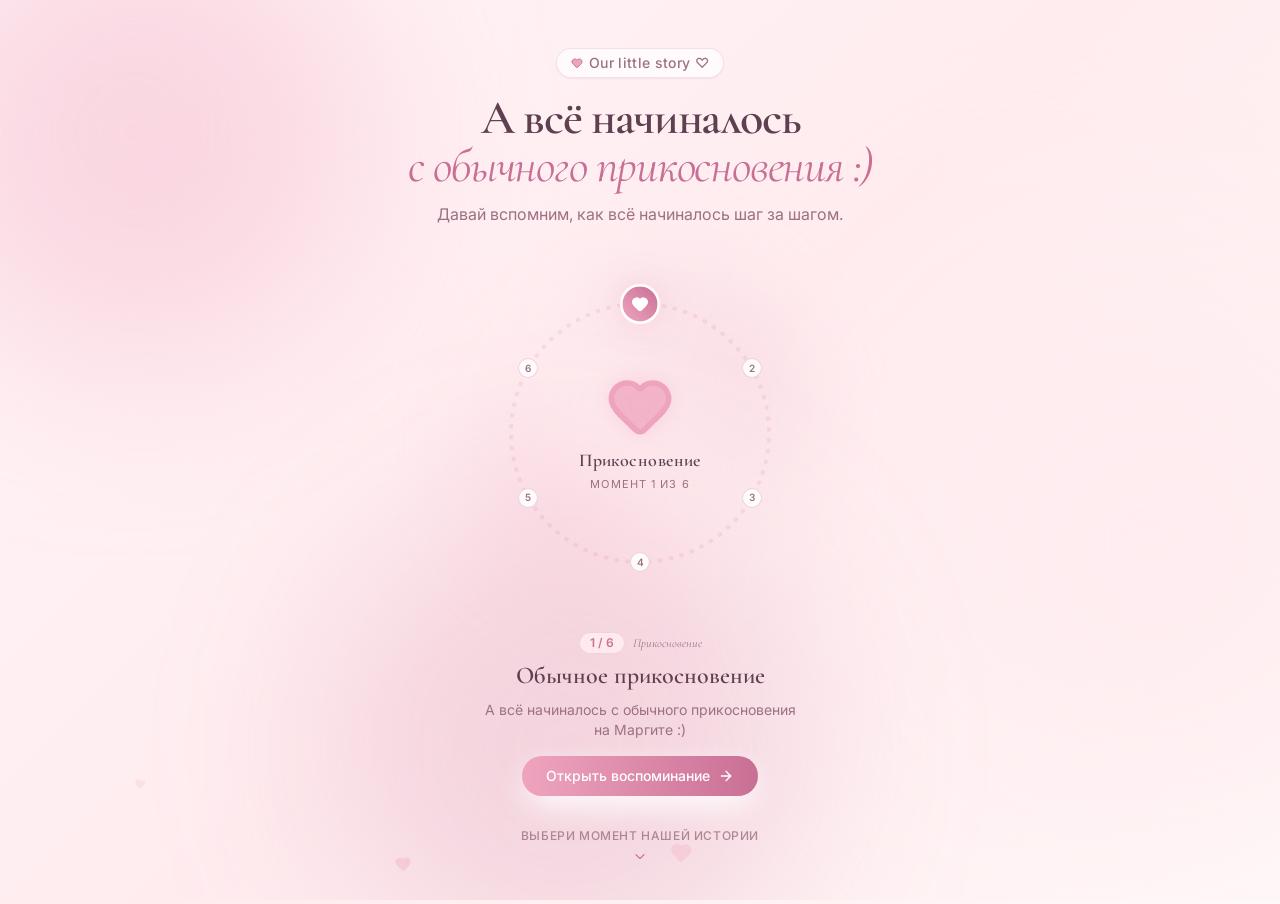
==== static/love/index.html @ 301b73c3 "Add Our Little Love Story at /love/ ♡" ====
<!DOCTYPE html>
<html lang="ru">
  <head>
    <meta charset="UTF-8" />
    <link rel="icon" type="image/svg+xml" href="data:image/svg+xml,<svg xmlns='http://www.w3.org/2000/svg' viewBox='0 0 24 24' fill='%23EFA4BE'><path d='M12 21.35l-1.45-1.32C5.4 15.36 2 12.28 2 8.5 2 5.42 4.42 3 7.5 3c1.74 0 3.41.81 4.5 2.09C13.09 3.81 14.76 3 16.5 3 19.58 3 22 5.42 22 8.5c0 3.78-3.4 6.86-8.55 11.54L12 21.35z'/></svg>" />
    <meta name="viewport" content="width=device-width, initial-scale=1.0, maximum-scale=1.0, user-scalable=no" />
    <meta name="theme-color" content="#FFF5F7" />
    <title>Our Little Love Story ♡</title>
    <!-- Google Fonts -->
    <link rel="preconnect" href="https://fonts.googleapis.com">
    <link rel="preconnect" href="https://fonts.gstatic.com" crossorigin>
    <link href="https://fonts.googleapis.com/css2?family=Caveat:wght@400;600;700&family=Cormorant+Garamond:ital,wght@0,400;0,600;0,700;1,400&family=Inter:wght@300;400;500;600;700&display=swap" rel="stylesheet">
    <script type="module" crossorigin src="./assets/index-CyeDPUPY.js"></script>
    <link rel="stylesheet" crossorigin href="./assets/index-DJb30vtK.css">
  </head>
  <body class="bg-[#FFF5F7] text-[#5E4050] antialiased selection:bg-[#EFA4BE]/30 selection:text-[#5E4050] overflow-x-hidden min-h-[100svh]">
    <div id="root"></div>
  </body>
</html>
---- static/love/assets/index-DJb30vtK.css ----
*,:before,:after{--tw-border-spacing-x: 0;--tw-border-spacing-y: 0;--tw-translate-x: 0;--tw-translate-y: 0;--tw-rotate: 0;--tw-skew-x: 0;--tw-skew-y: 0;--tw-scale-x: 1;--tw-scale-y: 1;--tw-pan-x: ;--tw-pan-y: ;--tw-pinch-zoom: ;--tw-scroll-snap-strictness: proximity;--tw-gradient-from-position: ;--tw-gradient-via-position: ;--tw-gradient-to-position: ;--tw-ordinal: ;--tw-slashed-zero: ;--tw-numeric-figure: ;--tw-numeric-spacing: ;--tw-numeric-fraction: ;--tw-ring-inset: ;--tw-ring-offset-width: 0px;--tw-ring-offset-color: #fff;--tw-ring-color: rgb(59 130 246 / .5);--tw-ring-offset-shadow: 0 0 #0000;--tw-ring-shadow: 0 0 #0000;--tw-shadow: 0 0 #0000;--tw-shadow-colored: 0 0 #0000;--tw-blur: ;--tw-brightness: ;--tw-contrast: ;--tw-grayscale: ;--tw-hue-rotate: ;--tw-invert: ;--tw-saturate: ;--tw-sepia: ;--tw-drop-shadow: ;--tw-backdrop-blur: ;--tw-backdrop-brightness: ;--tw-backdrop-contrast: ;--tw-backdrop-grayscale: ;--tw-backdrop-hue-rotate: ;--tw-backdrop-invert: ;--tw-backdrop-opacity: ;--tw-backdrop-saturate: ;--tw-backdrop-sepia: ;--tw-contain-size: ;--tw-contain-layout: ;--tw-contain-paint: ;--tw-contain-style: }::backdrop{--tw-border-spacing-x: 0;--tw-border-spacing-y: 0;--tw-translate-x: 0;--tw-translate-y: 0;--tw-rotate: 0;--tw-skew-x: 0;--tw-skew-y: 0;--tw-scale-x: 1;--tw-scale-y: 1;--tw-pan-x: ;--tw-pan-y: ;--tw-pinch-zoom: ;--tw-scroll-snap-strictness: proximity;--tw-gradient-from-position: ;--tw-gradient-via-position: ;--tw-gradient-to-position: ;--tw-ordinal: ;--tw-slashed-zero: ;--tw-numeric-figure: ;--tw-numeric-spacing: ;--tw-numeric-fraction: ;--tw-ring-inset: ;--tw-ring-offset-width: 0px;--tw-ring-offset-color: #fff;--tw-ring-color: rgb(59 130 246 / .5);--tw-ring-offset-shadow: 0 0 #0000;--tw-ring-shadow: 0 0 #0000;--tw-shadow: 0 0 #0000;--tw-shadow-colored: 0 0 #0000;--tw-blur: ;--tw-brightness: ;--tw-contrast: ;--tw-grayscale: ;--tw-hue-rotate: ;--tw-invert: ;--tw-saturate: ;--tw-sepia: ;--tw-drop-shadow: ;--tw-backdrop-blur: ;--tw-backdrop-brightness: ;--tw-backdrop-contrast: ;--tw-backdrop-grayscale: ;--tw-backdrop-hue-rotate: ;--tw-backdrop-invert: ;--tw-backdrop-opacity: ;--tw-backdrop-saturate: ;--tw-backdrop-sepia: ;--tw-contain-size: ;--tw-contain-layout: ;--tw-contain-paint: ;--tw-contain-style: }*,:before,:after{box-sizing:border-box;border-width:0;border-style:solid;border-color:#e5e7eb}:before,:after{--tw-content: ""}html,:host{line-height:1.5;-webkit-text-size-adjust:100%;-moz-tab-size:4;-o-tab-size:4;tab-size:4;font-family:Inter,Manrope,sans-serif;font-feature-settings:normal;font-variation-settings:normal;-webkit-tap-highlight-color:transparent}body{margin:0;line-height:inherit}hr{height:0;color:inherit;border-top-width:1px}abbr:where([title]){-webkit-text-decoration:underline dotted;text-decoration:underline dotted}h1,h2,h3,h4,h5,h6{font-size:inherit;font-weight:inherit}a{color:inherit;text-decoration:inherit}b,strong{font-weight:bolder}code,kbd,samp,pre{font-family:ui-monospace,SFMono-Regular,Menlo,Monaco,Consolas,Liberation Mono,Courier New,monospace;font-feature-settings:normal;font-variation-settings:normal;font-size:1em}small{font-size:80%}sub,sup{font-size:75%;line-height:0;position:relative;vertical-align:baseline}sub{bottom:-.25em}sup{top:-.5em}table{text-indent:0;border-color:inherit;border-collapse:collapse}button,input,optgroup,select,textarea{font-family:inherit;font-feature-settings:inherit;font-variation-settings:inherit;font-size:100%;font-weight:inherit;line-height:inherit;letter-spacing:inherit;color:inherit;margin:0;padding:0}button,select{text-transform:none}button,input:where([type=button]),input:where([type=reset]),input:where([type=submit]){-webkit-appearance:button;background-color:transparent;background-image:none}:-moz-focusring{outline:auto}:-moz-ui-invalid{box-shadow:none}progress{vertical-align:baseline}::-webkit-inner-spin-button,::-webkit-outer-spin-button{height:auto}[type=search]{-webkit-appearance:textfield;outline-offset:-2px}::-webkit-search-decoration{-webkit-appearance:none}::-webkit-file-upload-button{-webkit-appearance:button;font:inherit}summary{display:list-item}blockquote,dl,dd,h1,h2,h3,h4,h5,h6,hr,figure,p,pre{margin:0}fieldset{margin:0;padding:0}legend{padding:0}ol,ul,menu{list-style:none;margin:0;padding:0}dialog{padding:0}textarea{resize:vertical}input::-moz-placeholder,textarea::-moz-placeholder{opacity:1;color:#9ca3af}input::placeholder,textarea::placeholder{opacity:1;color:#9ca3af}button,[role=button]{cursor:pointer}:disabled{cursor:default}img,svg,video,canvas,audio,iframe,embed,object{display:block;vertical-align:middle}img,video{max-width:100%;height:auto}[hidden]:where(:not([hidden=until-found])){display:none}body{background-color:var(--bg);color:var(--text);font-family:Inter,-apple-system,BlinkMacSystemFont,Segoe UI,Roboto,sans-serif;-webkit-tap-highlight-color:transparent}h1,h2,h3,.font-romantic{font-family:Cormorant Garamond,Playfair Display,Georgia,serif}.pointer-events-none{pointer-events:none}.pointer-events-auto{pointer-events:auto}.fixed{position:fixed}.absolute{position:absolute}.relative{position:relative}.inset-0{top:0;right:0;bottom:0;left:0}.inset-1{top:.25rem;right:.25rem;bottom:.25rem;left:.25rem}.inset-4{top:1rem;right:1rem;bottom:1rem;left:1rem}.-bottom-24{bottom:-6rem}.-left-2{left:-.5rem}.-left-24{left:-6rem}.-right-1{right:-.25rem}.-right-16{right:-4rem}.-right-2{right:-.5rem}.-right-28{right:-7rem}.-top-1{top:-.25rem}.-top-16{top:-4rem}.-top-24{top:-6rem}.bottom-2{bottom:.5rem}.left-1\/2{left:50%}.left-1\/4{left:25%}.left-2{left:.5rem}.right-2{right:.5rem}.right-4{right:1rem}.top-1\/2{top:50%}.top-1\/3{top:33.333333%}.top-2{top:.5rem}.top-4{top:1rem}.z-0{z-index:0}.z-10{z-index:10}.z-20{z-index:20}.z-50{z-index:50}.mx-auto{margin-left:auto;margin-right:auto}.my-3{margin-top:.75rem;margin-bottom:.75rem}.my-4{margin-top:1rem;margin-bottom:1rem}.my-6{margin-top:1.5rem;margin-bottom:1.5rem}.my-7{margin-top:1.75rem;margin-bottom:1.75rem}.my-auto{margin-top:auto;margin-bottom:auto}.mb-1\.5{margin-bottom:.375rem}.mb-2{margin-bottom:.5rem}.mb-3{margin-bottom:.75rem}.mb-4{margin-bottom:1rem}.mb-6{margin-bottom:1.5rem}.mt-0\.5{margin-top:.125rem}.mt-1{margin-top:.25rem}.mt-2{margin-top:.5rem}.mt-4{margin-top:1rem}.mt-6{margin-top:1.5rem}.line-clamp-1{overflow:hidden;display:-webkit-box;-webkit-box-orient:vertical;-webkit-line-clamp:1}.line-clamp-2{overflow:hidden;display:-webkit-box;-webkit-box-orient:vertical;-webkit-line-clamp:2}.block{display:block}.inline-block{display:inline-block}.flex{display:flex}.inline-flex{display:inline-flex}.grid{display:grid}.hidden{display:none}.aspect-\[4\/3\]{aspect-ratio:4/3}.h-1\.5{height:.375rem}.h-10{height:2.5rem}.h-11{height:2.75rem}.h-12{height:3rem}.h-14{height:3.5rem}.h-2\.5{height:.625rem}.h-3{height:.75rem}.h-3\.5{height:.875rem}.h-4{height:1rem}.h-48{height:12rem}.h-5{height:1.25rem}.h-6{height:1.5rem}.h-7{height:1.75rem}.h-8{height:2rem}.h-96{height:24rem}.h-\[450px\]{height:450px}.h-\[480px\]{height:480px}.h-\[500px\]{height:500px}.h-\[min\(88vw\,350px\)\]{height:min(88vw,350px)}.h-full{height:100%}.max-h-\[75vh\]{max-height:75vh}.max-h-\[80vh\]{max-height:80vh}.min-h-\[100svh\]{min-height:100svh}.w-1\.5{width:.375rem}.w-10{width:2.5rem}.w-11{width:2.75rem}.w-12{width:3rem}.w-14{width:3.5rem}.w-2{width:.5rem}.w-2\.5{width:.625rem}.w-3{width:.75rem}.w-3\.5{width:.875rem}.w-4{width:1rem}.w-48{width:12rem}.w-5{width:1.25rem}.w-6{width:1.5rem}.w-7{width:1.75rem}.w-8{width:2rem}.w-96{width:24rem}.w-\[450px\]{width:450px}.w-\[480px\]{width:480px}.w-\[500px\]{width:500px}.w-\[min\(88vw\,350px\)\]{width:min(88vw,350px)}.w-full{width:100%}.max-w-2xl{max-width:42rem}.max-w-3xl{max-width:48rem}.max-w-4xl{max-width:56rem}.max-w-\[170px\]{max-width:170px}.max-w-\[320px\]{max-width:320px}.max-w-\[340px\]{max-width:340px}.max-w-full{max-width:100%}.max-w-lg{max-width:32rem}.max-w-md{max-width:28rem}.max-w-sm{max-width:24rem}.max-w-xl{max-width:36rem}.max-w-xs{max-width:20rem}.flex-1{flex:1 1 0%}.shrink-0{flex-shrink:0}.-translate-x-1\/2{--tw-translate-x: -50%;transform:translate(var(--tw-translate-x),var(--tw-translate-y)) rotate(var(--tw-rotate)) skew(var(--tw-skew-x)) skewY(var(--tw-skew-y)) scaleX(var(--tw-scale-x)) scaleY(var(--tw-scale-y))}.-translate-y-1\/2{--tw-translate-y: -50%;transform:translate(var(--tw-translate-x),var(--tw-translate-y)) rotate(var(--tw-rotate)) skew(var(--tw-skew-x)) skewY(var(--tw-skew-y)) scaleX(var(--tw-scale-x)) scaleY(var(--tw-scale-y))}.-rotate-90{--tw-rotate: -90deg;transform:translate(var(--tw-translate-x),var(--tw-translate-y)) rotate(var(--tw-rotate)) skew(var(--tw-skew-x)) skewY(var(--tw-skew-y)) scaleX(var(--tw-scale-x)) scaleY(var(--tw-scale-y))}.scale-105{--tw-scale-x: 1.05;--tw-scale-y: 1.05;transform:translate(var(--tw-translate-x),var(--tw-translate-y)) rotate(var(--tw-rotate)) skew(var(--tw-skew-x)) skewY(var(--tw-skew-y)) scaleX(var(--tw-scale-x)) scaleY(var(--tw-scale-y))}.transform{transform:translate(var(--tw-translate-x),var(--tw-translate-y)) rotate(var(--tw-rotate)) skew(var(--tw-skew-x)) skewY(var(--tw-skew-y)) scaleX(var(--tw-scale-x)) scaleY(var(--tw-scale-y))}@keyframes ping{75%,to{transform:scale(2);opacity:0}}.animate-ping{animation:ping 1s cubic-bezier(0,0,.2,1) infinite}@keyframes pulse{50%{opacity:.5}}.animate-pulse{animation:pulse 2s cubic-bezier(.4,0,.6,1) infinite}.cursor-not-allowed{cursor:not-allowed}.cursor-pointer{cursor:pointer}.select-none{-webkit-user-select:none;-moz-user-select:none;user-select:none}.resize{resize:both}.grid-cols-1{grid-template-columns:repeat(1,minmax(0,1fr))}.flex-col{flex-direction:column}.items-start{align-items:flex-start}.items-center{align-items:center}.justify-center{justify-content:center}.justify-between{justify-content:space-between}.gap-1{gap:.25rem}.gap-1\.5{gap:.375rem}.gap-2{gap:.5rem}.gap-2\.5{gap:.625rem}.gap-6{gap:1.5rem}.space-y-3>:not([hidden])~:not([hidden]){--tw-space-y-reverse: 0;margin-top:calc(.75rem * calc(1 - var(--tw-space-y-reverse)));margin-bottom:calc(.75rem * var(--tw-space-y-reverse))}.space-y-4>:not([hidden])~:not([hidden]){--tw-space-y-reverse: 0;margin-top:calc(1rem * calc(1 - var(--tw-space-y-reverse)));margin-bottom:calc(1rem * var(--tw-space-y-reverse))}.overflow-hidden{overflow:hidden}.overflow-x-auto{overflow-x:auto}.overflow-x-hidden{overflow-x:hidden}.rounded-2xl{border-radius:1rem}.rounded-3xl{border-radius:1.5rem}.rounded-full{border-radius:9999px}.rounded-md{border-radius:.375rem}.rounded-xl{border-radius:.75rem}.rounded-tl-sm{border-top-left-radius:.125rem}.border{border-width:1px}.border-2{border-width:2px}.border-l-4{border-left-width:4px}.border-\[\#C96F95\]{--tw-border-opacity: 1;border-color:rgb(201 111 149 / var(--tw-border-opacity, 1))}.border-\[\#C96F95\]\/10{border-color:#c96f951a}.border-\[\#C96F95\]\/15{border-color:#c96f9526}.border-\[\#C96F95\]\/20{border-color:#c96f9533}.border-\[\#C96F95\]\/25{border-color:#c96f9540}.border-\[\#C96F95\]\/30{border-color:#c96f954d}.border-\[\#EFA4BE\]{--tw-border-opacity: 1;border-color:rgb(239 164 190 / var(--tw-border-opacity, 1))}.border-\[\#EFA4BE\]\/20{border-color:#efa4be33}.border-\[\#EFA4BE\]\/30{border-color:#efa4be4d}.border-pink-100{--tw-border-opacity: 1;border-color:rgb(252 231 243 / var(--tw-border-opacity, 1))}.border-sky-200\/50{border-color:#bae6fd80}.border-sky-200\/70{border-color:#bae6fdb3}.border-sky-300\/40{border-color:#7dd3fc66}.border-white{--tw-border-opacity: 1;border-color:rgb(255 255 255 / var(--tw-border-opacity, 1))}.bg-\[\#5E4050\]{--tw-bg-opacity: 1;background-color:rgb(94 64 80 / var(--tw-bg-opacity, 1))}.bg-\[\#9B7183\]\/40{background-color:#9b718366}.bg-\[\#C96F95\]{--tw-bg-opacity: 1;background-color:rgb(201 111 149 / var(--tw-bg-opacity, 1))}.bg-\[\#C96F95\]\/20{background-color:#c96f9533}.bg-\[\#EFA4BE\]{--tw-bg-opacity: 1;background-color:rgb(239 164 190 / var(--tw-bg-opacity, 1))}.bg-\[\#EFA4BE\]\/35{background-color:#efa4be59}.bg-\[\#EFA4BE\]\/40{background-color:#efa4be66}.bg-\[\#FFECEF\]{--tw-bg-opacity: 1;background-color:rgb(255 236 239 / var(--tw-bg-opacity, 1))}.bg-\[\#FFECEF\]\/80{background-color:#ffecefcc}.bg-\[\#FFF5F7\]{--tw-bg-opacity: 1;background-color:rgb(255 245 247 / var(--tw-bg-opacity, 1))}.bg-black{--tw-bg-opacity: 1;background-color:rgb(0 0 0 / var(--tw-bg-opacity, 1))}.bg-black\/5{background-color:#0000000d}.bg-black\/50{background-color:#00000080}.bg-black\/60{background-color:#0009}.bg-black\/85{background-color:#000000d9}.bg-blue-100\/50{background-color:#dbeafe80}.bg-cyan-100\/60{background-color:#cffafe99}.bg-sky-100\/30{background-color:#e0f2fe4d}.bg-sky-200\/50{background-color:#bae6fd80}.bg-sky-50\/90{background-color:#f0f9ffe6}.bg-transparent{background-color:transparent}.bg-white{--tw-bg-opacity: 1;background-color:rgb(255 255 255 / var(--tw-bg-opacity, 1))}.bg-white\/20{background-color:#fff3}.bg-white\/70{background-color:#ffffffb3}.bg-white\/75{background-color:#ffffffbf}.bg-white\/80{background-color:#fffc}.bg-white\/85{background-color:#ffffffd9}.bg-white\/90{background-color:#ffffffe6}.bg-\[radial-gradient\(ellipse_at_top\,_var\(--tw-gradient-stops\)\)\]{background-image:radial-gradient(ellipse at top,var(--tw-gradient-stops))}.bg-gradient-to-b{background-image:linear-gradient(to bottom,var(--tw-gradient-stops))}.bg-gradient-to-br{background-image:linear-gradient(to bottom right,var(--tw-gradient-stops))}.bg-gradient-to-r{background-image:linear-gradient(to right,var(--tw-gradient-stops))}.bg-gradient-to-tr{background-image:linear-gradient(to top right,var(--tw-gradient-stops))}.from-\[\#EFA4BE\]{--tw-gradient-from: #EFA4BE var(--tw-gradient-from-position);--tw-gradient-to: rgb(239 164 190 / 0) var(--tw-gradient-to-position);--tw-gradient-stops: var(--tw-gradient-from), var(--tw-gradient-to)}.from-\[\#EFA4BE\]\/15{--tw-gradient-from: rgb(239 164 190 / .15) var(--tw-gradient-from-position);--tw-gradient-to: rgb(239 164 190 / 0) var(--tw-gradient-to-position);--tw-gradient-stops: var(--tw-gradient-from), var(--tw-gradient-to)}.from-\[\#EFA4BE\]\/30{--tw-gradient-from: rgb(239 164 190 / .3) var(--tw-gradient-from-position);--tw-gradient-to: rgb(239 164 190 / 0) var(--tw-gradient-to-position);--tw-gradient-stops: var(--tw-gradient-from), var(--tw-gradient-to)}.from-pink-50\/90{--tw-gradient-from: rgb(253 242 248 / .9) var(--tw-gradient-from-position);--tw-gradient-to: rgb(253 242 248 / 0) var(--tw-gradient-to-position);--tw-gradient-stops: var(--tw-gradient-from), var(--tw-gradient-to)}.from-sky-300\/30{--tw-gradient-from: rgb(125 211 252 / .3) var(--tw-gradient-from-position);--tw-gradient-to: rgb(125 211 252 / 0) var(--tw-gradient-to-position);--tw-gradient-stops: var(--tw-gradient-from), var(--tw-gradient-to)}.from-sky-50\/85{--tw-gradient-from: rgb(240 249 255 / .85) var(--tw-gradient-from-position);--tw-gradient-to: rgb(240 249 255 / 0) var(--tw-gradient-to-position);--tw-gradient-stops: var(--tw-gradient-from), var(--tw-gradient-to)}.via-\[\#FFECEF\]\/40{--tw-gradient-to: rgb(255 236 239 / 0) var(--tw-gradient-to-position);--tw-gradient-stops: var(--tw-gradient-from), rgb(255 236 239 / .4) var(--tw-gradient-via-position), var(--tw-gradient-to)}.via-rose-100\/40{--tw-gradient-to: rgb(255 228 230 / 0) var(--tw-gradient-to-position);--tw-gradient-stops: var(--tw-gradient-from), rgb(255 228 230 / .4) var(--tw-gradient-via-position), var(--tw-gradient-to)}.via-transparent{--tw-gradient-to: rgb(0 0 0 / 0) var(--tw-gradient-to-position);--tw-gradient-stops: var(--tw-gradient-from), transparent var(--tw-gradient-via-position), var(--tw-gradient-to)}.via-white\/90{--tw-gradient-to: rgb(255 255 255 / 0) var(--tw-gradient-to-position);--tw-gradient-stops: var(--tw-gradient-from), rgb(255 255 255 / .9) var(--tw-gradient-via-position), var(--tw-gradient-to)}.via-white\/95{--tw-gradient-to: rgb(255 255 255 / 0) var(--tw-gradient-to-position);--tw-gradient-stops: var(--tw-gradient-from), rgb(255 255 255 / .95) var(--tw-gradient-via-position), var(--tw-gradient-to)}.to-\[\#C96F95\]{--tw-gradient-to: #C96F95 var(--tw-gradient-to-position)}.to-\[\#C96F95\]\/20{--tw-gradient-to: rgb(201 111 149 / .2) var(--tw-gradient-to-position)}.to-\[\#FFECEF\]{--tw-gradient-to: #FFECEF var(--tw-gradient-to-position)}.to-pink-50\/85{--tw-gradient-to: rgb(253 242 248 / .85) var(--tw-gradient-to-position)}.to-rose-50\/90{--tw-gradient-to: rgb(255 241 242 / .9) var(--tw-gradient-to-position)}.to-transparent{--tw-gradient-to: transparent var(--tw-gradient-to-position)}.fill-\[\#C96F95\]{fill:#c96f95}.fill-\[\#EFA4BE\]{fill:#efa4be}.fill-\[\#EFA4BE\]\/70{fill:#efa4beb3}.fill-amber-300{fill:#fcd34d}.fill-white{fill:#fff}.stroke-amber-400{stroke:#fbbf24}.stroke-white{stroke:#fff}.stroke-\[1\.5\]{stroke-width:1.5}.object-contain{-o-object-fit:contain;object-fit:contain}.object-cover{-o-object-fit:cover;object-fit:cover}.p-0\.5{padding:.125rem}.p-3\.5{padding:.875rem}.p-4{padding:1rem}.p-5{padding:1.25rem}.p-6{padding:1.5rem}.px-1{padding-left:.25rem;padding-right:.25rem}.px-2{padding-left:.5rem;padding-right:.5rem}.px-2\.5{padding-left:.625rem;padding-right:.625rem}.px-3\.5{padding-left:.875rem;padding-right:.875rem}.px-4{padding-left:1rem;padding-right:1rem}.px-5{padding-left:1.25rem;padding-right:1.25rem}.px-6{padding-left:1.5rem;padding-right:1.5rem}.px-7{padding-left:1.75rem;padding-right:1.75rem}.py-0\.5{padding-top:.125rem;padding-bottom:.125rem}.py-1{padding-top:.25rem;padding-bottom:.25rem}.py-1\.5{padding-top:.375rem;padding-bottom:.375rem}.py-10{padding-top:2.5rem;padding-bottom:2.5rem}.py-2{padding-top:.5rem;padding-bottom:.5rem}.py-2\.5{padding-top:.625rem;padding-bottom:.625rem}.py-3\.5{padding-top:.875rem;padding-bottom:.875rem}.py-6{padding-top:1.5rem;padding-bottom:1.5rem}.py-8{padding-top:2rem;padding-bottom:2rem}.pb-0\.5{padding-bottom:.125rem}.pb-2{padding-bottom:.5rem}.pb-6{padding-bottom:1.5rem}.pt-1{padding-top:.25rem}.pt-2{padding-top:.5rem}.pt-2\.5{padding-top:.625rem}.pt-3{padding-top:.75rem}.pt-4{padding-top:1rem}.pt-6{padding-top:1.5rem}.text-center{text-align:center}.font-handwritten{font-family:Caveat,cursive}.font-sans{font-family:Inter,Manrope,sans-serif}.text-2xl{font-size:1.5rem;line-height:2rem}.text-3xl{font-size:1.875rem;line-height:2.25rem}.text-\[10px\]{font-size:10px}.text-\[11px\]{font-size:11px}.text-base{font-size:1rem;line-height:1.5rem}.text-lg{font-size:1.125rem;line-height:1.75rem}.text-sm{font-size:.875rem;line-height:1.25rem}.text-xl{font-size:1.25rem;line-height:1.75rem}.text-xs{font-size:.75rem;line-height:1rem}.font-bold{font-weight:700}.font-medium{font-weight:500}.font-normal{font-weight:400}.font-semibold{font-weight:600}.uppercase{text-transform:uppercase}.italic{font-style:italic}.leading-\[1\.15\]{line-height:1.15}.leading-relaxed{line-height:1.625}.leading-snug{line-height:1.375}.leading-tight{line-height:1.25}.tracking-tight{letter-spacing:-.025em}.tracking-wide{letter-spacing:.025em}.tracking-wider{letter-spacing:.05em}.tracking-widest{letter-spacing:.1em}.text-\[\#5E4050\]{--tw-text-opacity: 1;color:rgb(94 64 80 / var(--tw-text-opacity, 1))}.text-\[\#9B7183\]{--tw-text-opacity: 1;color:rgb(155 113 131 / var(--tw-text-opacity, 1))}.text-\[\#9B7183\]\/60{color:#9b718399}.text-\[\#9B7183\]\/70{color:#9b7183b3}.text-\[\#9B7183\]\/80{color:#9b7183cc}.text-\[\#C96F95\]{--tw-text-opacity: 1;color:rgb(201 111 149 / var(--tw-text-opacity, 1))}.text-\[\#C96F95\]\/70{color:#c96f95b3}.text-\[\#EFA4BE\]{--tw-text-opacity: 1;color:rgb(239 164 190 / var(--tw-text-opacity, 1))}.text-amber-300{--tw-text-opacity: 1;color:rgb(252 211 77 / var(--tw-text-opacity, 1))}.text-pink-200{--tw-text-opacity: 1;color:rgb(251 207 232 / var(--tw-text-opacity, 1))}.text-sky-600{--tw-text-opacity: 1;color:rgb(2 132 199 / var(--tw-text-opacity, 1))}.text-sky-800\/80{color:#075985cc}.text-white{--tw-text-opacity: 1;color:rgb(255 255 255 / var(--tw-text-opacity, 1))}.text-white\/60{color:#fff9}.text-white\/90{color:#ffffffe6}.antialiased{-webkit-font-smoothing:antialiased;-moz-osx-font-smoothing:grayscale}.opacity-0{opacity:0}.opacity-30{opacity:.3}.opacity-70{opacity:.7}.opacity-75{opacity:.75}.opacity-80{opacity:.8}.shadow-2xl{--tw-shadow: 0 25px 50px -12px rgb(0 0 0 / .25);--tw-shadow-colored: 0 25px 50px -12px var(--tw-shadow-color);box-shadow:var(--tw-ring-offset-shadow, 0 0 #0000),var(--tw-ring-shadow, 0 0 #0000),var(--tw-shadow)}.shadow-md{--tw-shadow: 0 4px 6px -1px rgb(0 0 0 / .1), 0 2px 4px -2px rgb(0 0 0 / .1);--tw-shadow-colored: 0 4px 6px -1px var(--tw-shadow-color), 0 2px 4px -2px var(--tw-shadow-color);box-shadow:var(--tw-ring-offset-shadow, 0 0 #0000),var(--tw-ring-shadow, 0 0 #0000),var(--tw-shadow)}.shadow-polaroid{--tw-shadow: 0 12px 32px rgba(94, 64, 80, .08), 0 2px 6px rgba(94, 64, 80, .04);--tw-shadow-colored: 0 12px 32px var(--tw-shadow-color), 0 2px 6px var(--tw-shadow-color);box-shadow:var(--tw-ring-offset-shadow, 0 0 #0000),var(--tw-ring-shadow, 0 0 #0000),var(--tw-shadow)}.shadow-romantic-card{--tw-shadow: 0 10px 30px -5px rgba(201, 111, 149, .12), 0 20px 40px -15px rgba(239, 164, 190, .15);--tw-shadow-colored: 0 10px 30px -5px var(--tw-shadow-color), 0 20px 40px -15px var(--tw-shadow-color);box-shadow:var(--tw-ring-offset-shadow, 0 0 #0000),var(--tw-ring-shadow, 0 0 #0000),var(--tw-shadow)}.shadow-romantic-glow{--tw-shadow: 0 0 25px rgba(239, 164, 190, .45);--tw-shadow-colored: 0 0 25px var(--tw-shadow-color);box-shadow:var(--tw-ring-offset-shadow, 0 0 #0000),var(--tw-ring-shadow, 0 0 #0000),var(--tw-shadow)}.shadow-sm{--tw-shadow: 0 1px 2px 0 rgb(0 0 0 / .05);--tw-shadow-colored: 0 1px 2px 0 var(--tw-shadow-color);box-shadow:var(--tw-ring-offset-shadow, 0 0 #0000),var(--tw-ring-shadow, 0 0 #0000),var(--tw-shadow)}.shadow-romantic-card{--tw-shadow-color: #FFFFFF;--tw-shadow: var(--tw-shadow-colored)}.shadow-romantic-glow{--tw-shadow-color: rgba(239, 164, 190, .35);--tw-shadow: var(--tw-shadow-colored)}.ring-2{--tw-ring-offset-shadow: var(--tw-ring-inset) 0 0 0 var(--tw-ring-offset-width) var(--tw-ring-offset-color);--tw-ring-shadow: var(--tw-ring-inset) 0 0 0 calc(2px + var(--tw-ring-offset-width)) var(--tw-ring-color);box-shadow:var(--tw-ring-offset-shadow),var(--tw-ring-shadow),var(--tw-shadow, 0 0 #0000)}.ring-\[\#C96F95\]{--tw-ring-opacity: 1;--tw-ring-color: rgb(201 111 149 / var(--tw-ring-opacity, 1))}.blur-2xl{--tw-blur: blur(40px);filter:var(--tw-blur) var(--tw-brightness) var(--tw-contrast) var(--tw-grayscale) var(--tw-hue-rotate) var(--tw-invert) var(--tw-saturate) var(--tw-sepia) var(--tw-drop-shadow)}.blur-3xl{--tw-blur: blur(64px);filter:var(--tw-blur) var(--tw-brightness) var(--tw-contrast) var(--tw-grayscale) var(--tw-hue-rotate) var(--tw-invert) var(--tw-saturate) var(--tw-sepia) var(--tw-drop-shadow)}.blur-\[100px\]{--tw-blur: blur(100px);filter:var(--tw-blur) var(--tw-brightness) var(--tw-contrast) var(--tw-grayscale) var(--tw-hue-rotate) var(--tw-invert) var(--tw-saturate) var(--tw-sepia) var(--tw-drop-shadow)}.blur-\[90px\]{--tw-blur: blur(90px);filter:var(--tw-blur) var(--tw-brightness) var(--tw-contrast) var(--tw-grayscale) var(--tw-hue-rotate) var(--tw-invert) var(--tw-saturate) var(--tw-sepia) var(--tw-drop-shadow)}.blur-\[95px\]{--tw-blur: blur(95px);filter:var(--tw-blur) var(--tw-brightness) var(--tw-contrast) var(--tw-grayscale) var(--tw-hue-rotate) var(--tw-invert) var(--tw-saturate) var(--tw-sepia) var(--tw-drop-shadow)}.drop-shadow-\[0_0_10px_rgba\(239\,164\,190\,0\.4\)\]{--tw-drop-shadow: drop-shadow(0 0 10px rgba(239,164,190,.4));filter:var(--tw-blur) var(--tw-brightness) var(--tw-contrast) var(--tw-grayscale) var(--tw-hue-rotate) var(--tw-invert) var(--tw-saturate) var(--tw-sepia) var(--tw-drop-shadow)}.drop-shadow-\[0_0_15px_rgba\(201\,111\,149\,0\.6\)\]{--tw-drop-shadow: drop-shadow(0 0 15px rgba(201,111,149,.6));filter:var(--tw-blur) var(--tw-brightness) var(--tw-contrast) var(--tw-grayscale) var(--tw-hue-rotate) var(--tw-invert) var(--tw-saturate) var(--tw-sepia) var(--tw-drop-shadow)}.drop-shadow-sm{--tw-drop-shadow: drop-shadow(0 1px 1px rgb(0 0 0 / .05));filter:var(--tw-blur) var(--tw-brightness) var(--tw-contrast) var(--tw-grayscale) var(--tw-hue-rotate) var(--tw-invert) var(--tw-saturate) var(--tw-sepia) var(--tw-drop-shadow)}.filter{filter:var(--tw-blur) var(--tw-brightness) var(--tw-contrast) var(--tw-grayscale) var(--tw-hue-rotate) var(--tw-invert) var(--tw-saturate) var(--tw-sepia) var(--tw-drop-shadow)}.backdrop-blur-\[1px\]{--tw-backdrop-blur: blur(1px);-webkit-backdrop-filter:var(--tw-backdrop-blur) var(--tw-backdrop-brightness) var(--tw-backdrop-contrast) var(--tw-backdrop-grayscale) var(--tw-backdrop-hue-rotate) var(--tw-backdrop-invert) var(--tw-backdrop-opacity) var(--tw-backdrop-saturate) var(--tw-backdrop-sepia);backdrop-filter:var(--tw-backdrop-blur) var(--tw-backdrop-brightness) var(--tw-backdrop-contrast) var(--tw-backdrop-grayscale) var(--tw-backdrop-hue-rotate) var(--tw-backdrop-invert) var(--tw-backdrop-opacity) var(--tw-backdrop-saturate) var(--tw-backdrop-sepia)}.backdrop-blur-md{--tw-backdrop-blur: blur(12px);-webkit-backdrop-filter:var(--tw-backdrop-blur) var(--tw-backdrop-brightness) var(--tw-backdrop-contrast) var(--tw-backdrop-grayscale) var(--tw-backdrop-hue-rotate) var(--tw-backdrop-invert) var(--tw-backdrop-opacity) var(--tw-backdrop-saturate) var(--tw-backdrop-sepia);backdrop-filter:var(--tw-backdrop-blur) var(--tw-backdrop-brightness) var(--tw-backdrop-contrast) var(--tw-backdrop-grayscale) var(--tw-backdrop-hue-rotate) var(--tw-backdrop-invert) var(--tw-backdrop-opacity) var(--tw-backdrop-saturate) var(--tw-backdrop-sepia)}.backdrop-blur-sm{--tw-backdrop-blur: blur(4px);-webkit-backdrop-filter:var(--tw-backdrop-blur) var(--tw-backdrop-brightness) var(--tw-backdrop-contrast) var(--tw-backdrop-grayscale) var(--tw-backdrop-hue-rotate) var(--tw-backdrop-invert) var(--tw-backdrop-opacity) var(--tw-backdrop-saturate) var(--tw-backdrop-sepia);backdrop-filter:var(--tw-backdrop-blur) var(--tw-backdrop-brightness) var(--tw-backdrop-contrast) var(--tw-backdrop-grayscale) var(--tw-backdrop-hue-rotate) var(--tw-backdrop-invert) var(--tw-backdrop-opacity) var(--tw-backdrop-saturate) var(--tw-backdrop-sepia)}.transition{transition-property:color,background-color,border-color,text-decoration-color,fill,stroke,opacity,box-shadow,transform,filter,backdrop-filter;transition-timing-function:cubic-bezier(.4,0,.2,1);transition-duration:.15s}.transition-all{transition-property:all;transition-timing-function:cubic-bezier(.4,0,.2,1);transition-duration:.15s}.transition-colors{transition-property:color,background-color,border-color,text-decoration-color,fill,stroke;transition-timing-function:cubic-bezier(.4,0,.2,1);transition-duration:.15s}.transition-opacity{transition-property:opacity;transition-timing-function:cubic-bezier(.4,0,.2,1);transition-duration:.15s}.transition-shadow{transition-property:box-shadow;transition-timing-function:cubic-bezier(.4,0,.2,1);transition-duration:.15s}.transition-transform{transition-property:transform;transition-timing-function:cubic-bezier(.4,0,.2,1);transition-duration:.15s}.duration-300{transition-duration:.3s}.duration-500{transition-duration:.5s}.duration-700{transition-duration:.7s}:root{--bg: #FFF5F7;--secondary-bg: #FFECEF;--card: #FFFFFF;--primary-pink: #EFA4BE;--dark-pink: #C96F95;--text: #5E4050;--secondary-text: #9B7183;--border: rgba(201, 111, 149, .18);--soft-glow: rgba(239, 164, 190, .35)}.glass-card{background:#ffffffa6;backdrop-filter:blur(16px);-webkit-backdrop-filter:blur(16px);border:1px solid rgba(201,111,149,.2)}.glass-pill{background:#ffffffbf;backdrop-filter:blur(12px);-webkit-backdrop-filter:blur(12px);border:1px solid rgba(201,111,149,.25)}.bg-romantic-gradient{background:linear-gradient(135deg,#fff5f7,#ffecef,#fff8f8)}.bg-underwater-gradient{background:linear-gradient(180deg,#edf7fa,#e3f2f8 40%,#ffecef)}@media(max-width:640px){.touch-target{min-width:44px;min-height:44px}}@media(prefers-reduced-motion:reduce){*,:before,:after{animation-duration:.01ms!important;animation-iteration-count:1!important;transition-duration:.01ms!important;scroll-behavior:auto!important}}.selection\:bg-\[\#EFA4BE\]\/30 *::-moz-selection{background-color:#efa4be4d}.selection\:bg-\[\#EFA4BE\]\/30 *::selection{background-color:#efa4be4d}.selection\:text-\[\#5E4050\] *::-moz-selection{--tw-text-opacity: 1;color:rgb(94 64 80 / var(--tw-text-opacity, 1))}.selection\:text-\[\#5E4050\] *::selection{--tw-text-opacity: 1;color:rgb(94 64 80 / var(--tw-text-opacity, 1))}.selection\:bg-\[\#EFA4BE\]\/30::-moz-selection{background-color:#efa4be4d}.selection\:bg-\[\#EFA4BE\]\/30::selection{background-color:#efa4be4d}.selection\:text-\[\#5E4050\]::-moz-selection{--tw-text-opacity: 1;color:rgb(94 64 80 / var(--tw-text-opacity, 1))}.selection\:text-\[\#5E4050\]::selection{--tw-text-opacity: 1;color:rgb(94 64 80 / var(--tw-text-opacity, 1))}.hover\:scale-110:hover{--tw-scale-x: 1.1;--tw-scale-y: 1.1;transform:translate(var(--tw-translate-x),var(--tw-translate-y)) rotate(var(--tw-rotate)) skew(var(--tw-skew-x)) skewY(var(--tw-skew-y)) scaleX(var(--tw-scale-x)) scaleY(var(--tw-scale-y))}.hover\:border-\[\#C96F95\]:hover{--tw-border-opacity: 1;border-color:rgb(201 111 149 / var(--tw-border-opacity, 1))}.hover\:border-\[\#C96F95\]\/60:hover{border-color:#c96f9599}.hover\:bg-\[\#C96F95\]\/40:hover{background-color:#c96f9566}.hover\:bg-white:hover{--tw-bg-opacity: 1;background-color:rgb(255 255 255 / var(--tw-bg-opacity, 1))}.hover\:bg-white\/30:hover{background-color:#ffffff4d}.hover\:fill-\[\#EFA4BE\]:hover{fill:#efa4be}.hover\:opacity-100:hover{opacity:1}.hover\:shadow-romantic-card:hover{--tw-shadow: 0 10px 30px -5px rgba(201, 111, 149, .12), 0 20px 40px -15px rgba(239, 164, 190, .15);--tw-shadow-colored: 0 10px 30px -5px var(--tw-shadow-color), 0 20px 40px -15px var(--tw-shadow-color);box-shadow:var(--tw-ring-offset-shadow, 0 0 #0000),var(--tw-ring-shadow, 0 0 #0000),var(--tw-shadow)}.hover\:shadow-romantic-glow:hover{--tw-shadow: 0 0 25px rgba(239, 164, 190, .45);--tw-shadow-colored: 0 0 25px var(--tw-shadow-color);box-shadow:var(--tw-ring-offset-shadow, 0 0 #0000),var(--tw-ring-shadow, 0 0 #0000),var(--tw-shadow)}.hover\:shadow-romantic-card:hover{--tw-shadow-color: #FFFFFF;--tw-shadow: var(--tw-shadow-colored)}.hover\:shadow-romantic-glow:hover{--tw-shadow-color: rgba(239, 164, 190, .35);--tw-shadow: var(--tw-shadow-colored)}.focus\:outline-none:focus{outline:2px solid transparent;outline-offset:2px}.focus-visible\:ring-2:focus-visible{--tw-ring-offset-shadow: var(--tw-ring-inset) 0 0 0 var(--tw-ring-offset-width) var(--tw-ring-offset-color);--tw-ring-shadow: var(--tw-ring-inset) 0 0 0 calc(2px + var(--tw-ring-offset-width)) var(--tw-ring-color);box-shadow:var(--tw-ring-offset-shadow),var(--tw-ring-shadow),var(--tw-shadow, 0 0 #0000)}.focus-visible\:ring-\[\#C96F95\]:focus-visible{--tw-ring-opacity: 1;--tw-ring-color: rgb(201 111 149 / var(--tw-ring-opacity, 1))}.active\:bg-white\/90:active{background-color:#ffffffe6}.group:hover .group-hover\:translate-x-1{--tw-translate-x: .25rem;transform:translate(var(--tw-translate-x),var(--tw-translate-y)) rotate(var(--tw-rotate)) skew(var(--tw-skew-x)) skewY(var(--tw-skew-y)) scaleX(var(--tw-scale-x)) scaleY(var(--tw-scale-y))}.group:hover .group-hover\:opacity-100{opacity:1}@media(min-width:640px){.sm\:-left-6{left:-1.5rem}.sm\:-right-6{right:-1.5rem}.sm\:inline{display:inline}.sm\:aspect-square{aspect-ratio:1 / 1}.sm\:h-16{height:4rem}.sm\:w-16{width:4rem}.sm\:max-w-\[360px\]{max-width:360px}.sm\:gap-4{gap:1rem}.sm\:gap-8{gap:2rem}.sm\:rounded-3xl{border-radius:1.5rem}.sm\:p-10{padding:2.5rem}.sm\:p-4{padding:1rem}.sm\:p-9{padding:2.25rem}.sm\:px-4{padding-left:1rem;padding-right:1rem}.sm\:px-6{padding-left:1.5rem;padding-right:1.5rem}.sm\:py-8{padding-top:2rem;padding-bottom:2rem}.sm\:pt-4{padding-top:1rem}.sm\:text-2xl{font-size:1.5rem;line-height:2rem}.sm\:text-3xl{font-size:1.875rem;line-height:2.25rem}.sm\:text-4xl{font-size:2.25rem;line-height:2.5rem}.sm\:text-base{font-size:1rem;line-height:1.5rem}.sm\:text-lg{font-size:1.125rem;line-height:1.75rem}.sm\:text-sm{font-size:.875rem;line-height:1.25rem}.sm\:text-xl{font-size:1.25rem;line-height:1.75rem}}@media(min-width:768px){.md\:col-span-5{grid-column:span 5 / span 5}.md\:col-span-7{grid-column:span 7 / span 7}.md\:grid-cols-12{grid-template-columns:repeat(12,minmax(0,1fr))}.md\:px-8{padding-left:2rem;padding-right:2rem}.md\:text-4xl{font-size:2.25rem;line-height:2.5rem}.md\:text-5xl{font-size:3rem;line-height:1}}
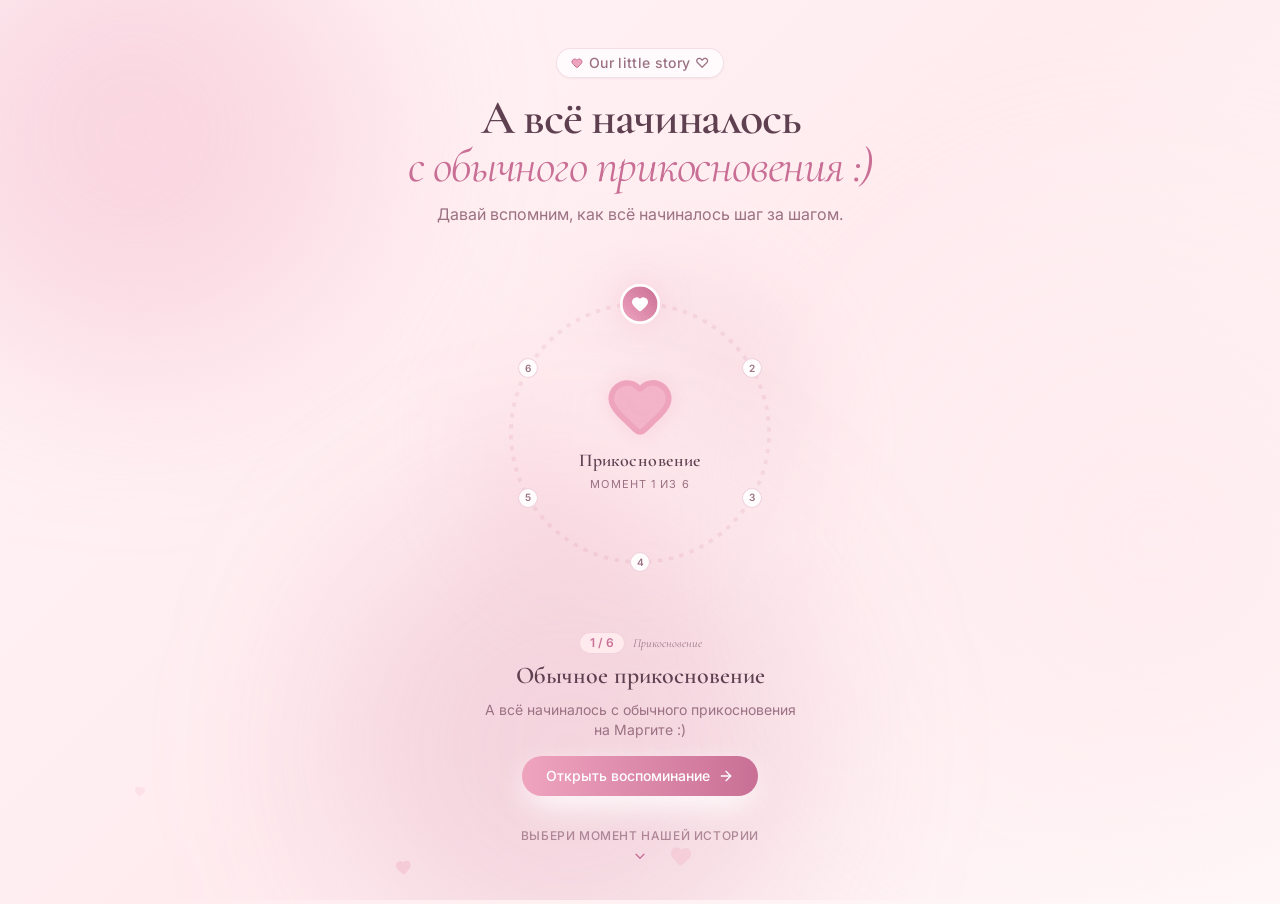
==== commit c6f91548: "Remove 2nd photo from stage 1 and remove photo captions ♡" ====
--- a/static/love/index.html
+++ b/static/love/index.html
@@ -10,8 +10,8 @@
     <link rel="preconnect" href="https://fonts.googleapis.com">
     <link rel="preconnect" href="https://fonts.gstatic.com" crossorigin>
     <link href="https://fonts.googleapis.com/css2?family=Caveat:wght@400;600;700&family=Cormorant+Garamond:ital,wght@0,400;0,600;0,700;1,400&family=Inter:wght@300;400;500;600;700&display=swap" rel="stylesheet">
-    <script type="module" crossorigin src="./assets/index-CyeDPUPY.js"></script>
-    <link rel="stylesheet" crossorigin href="./assets/index-DJb30vtK.css">
+    <script type="module" crossorigin src="./assets/index-o7PFrr1j.js"></script>
+    <link rel="stylesheet" crossorigin href="./assets/index-ByCm0G4t.css">
   </head>
   <body class="bg-[#FFF5F7] text-[#5E4050] antialiased selection:bg-[#EFA4BE]/30 selection:text-[#5E4050] overflow-x-hidden min-h-[100svh]">
     <div id="root"></div>
--- a/static/love/assets/index-ByCm0G4t.css
+++ b/static/love/assets/index-ByCm0G4t.css
@@ -0,0 +1 @@
+*,:before,:after{--tw-border-spacing-x: 0;--tw-border-spacing-y: 0;--tw-translate-x: 0;--tw-translate-y: 0;--tw-rotate: 0;--tw-skew-x: 0;--tw-skew-y: 0;--tw-scale-x: 1;--tw-scale-y: 1;--tw-pan-x: ;--tw-pan-y: ;--tw-pinch-zoom: ;--tw-scroll-snap-strictness: proximity;--tw-gradient-from-position: ;--tw-gradient-via-position: ;--tw-gradient-to-position: ;--tw-ordinal: ;--tw-slashed-zero: ;--tw-numeric-figure: ;--tw-numeric-spacing: ;--tw-numeric-fraction: ;--tw-ring-inset: ;--tw-ring-offset-width: 0px;--tw-ring-offset-color: #fff;--tw-ring-color: rgb(59 130 246 / .5);--tw-ring-offset-shadow: 0 0 #0000;--tw-ring-shadow: 0 0 #0000;--tw-shadow: 0 0 #0000;--tw-shadow-colored: 0 0 #0000;--tw-blur: ;--tw-brightness: ;--tw-contrast: ;--tw-grayscale: ;--tw-hue-rotate: ;--tw-invert: ;--tw-saturate: ;--tw-sepia: ;--tw-drop-shadow: ;--tw-backdrop-blur: ;--tw-backdrop-brightness: ;--tw-backdrop-contrast: ;--tw-backdrop-grayscale: ;--tw-backdrop-hue-rotate: ;--tw-backdrop-invert: ;--tw-backdrop-opacity: ;--tw-backdrop-saturate: ;--tw-backdrop-sepia: ;--tw-contain-size: ;--tw-contain-layout: ;--tw-contain-paint: ;--tw-contain-style: }::backdrop{--tw-border-spacing-x: 0;--tw-border-spacing-y: 0;--tw-translate-x: 0;--tw-translate-y: 0;--tw-rotate: 0;--tw-skew-x: 0;--tw-skew-y: 0;--tw-scale-x: 1;--tw-scale-y: 1;--tw-pan-x: ;--tw-pan-y: ;--tw-pinch-zoom: ;--tw-scroll-snap-strictness: proximity;--tw-gradient-from-position: ;--tw-gradient-via-position: ;--tw-gradient-to-position: ;--tw-ordinal: ;--tw-slashed-zero: ;--tw-numeric-figure: ;--tw-numeric-spacing: ;--tw-numeric-fraction: ;--tw-ring-inset: ;--tw-ring-offset-width: 0px;--tw-ring-offset-color: #fff;--tw-ring-color: rgb(59 130 246 / .5);--tw-ring-offset-shadow: 0 0 #0000;--tw-ring-shadow: 0 0 #0000;--tw-shadow: 0 0 #0000;--tw-shadow-colored: 0 0 #0000;--tw-blur: ;--tw-brightness: ;--tw-contrast: ;--tw-grayscale: ;--tw-hue-rotate: ;--tw-invert: ;--tw-saturate: ;--tw-sepia: ;--tw-drop-shadow: ;--tw-backdrop-blur: ;--tw-backdrop-brightness: ;--tw-backdrop-contrast: ;--tw-backdrop-grayscale: ;--tw-backdrop-hue-rotate: ;--tw-backdrop-invert: ;--tw-backdrop-opacity: ;--tw-backdrop-saturate: ;--tw-backdrop-sepia: ;--tw-contain-size: ;--tw-contain-layout: ;--tw-contain-paint: ;--tw-contain-style: }*,:before,:after{box-sizing:border-box;border-width:0;border-style:solid;border-color:#e5e7eb}:before,:after{--tw-content: ""}html,:host{line-height:1.5;-webkit-text-size-adjust:100%;-moz-tab-size:4;-o-tab-size:4;tab-size:4;font-family:Inter,Manrope,sans-serif;font-feature-settings:normal;font-variation-settings:normal;-webkit-tap-highlight-color:transparent}body{margin:0;line-height:inherit}hr{height:0;color:inherit;border-top-width:1px}abbr:where([title]){-webkit-text-decoration:underline dotted;text-decoration:underline dotted}h1,h2,h3,h4,h5,h6{font-size:inherit;font-weight:inherit}a{color:inherit;text-decoration:inherit}b,strong{font-weight:bolder}code,kbd,samp,pre{font-family:ui-monospace,SFMono-Regular,Menlo,Monaco,Consolas,Liberation Mono,Courier New,monospace;font-feature-settings:normal;font-variation-settings:normal;font-size:1em}small{font-size:80%}sub,sup{font-size:75%;line-height:0;position:relative;vertical-align:baseline}sub{bottom:-.25em}sup{top:-.5em}table{text-indent:0;border-color:inherit;border-collapse:collapse}button,input,optgroup,select,textarea{font-family:inherit;font-feature-settings:inherit;font-variation-settings:inherit;font-size:100%;font-weight:inherit;line-height:inherit;letter-spacing:inherit;color:inherit;margin:0;padding:0}button,select{text-transform:none}button,input:where([type=button]),input:where([type=reset]),input:where([type=submit]){-webkit-appearance:button;background-color:transparent;background-image:none}:-moz-focusring{outline:auto}:-moz-ui-invalid{box-shadow:none}progress{vertical-align:baseline}::-webkit-inner-spin-button,::-webkit-outer-spin-button{height:auto}[type=search]{-webkit-appearance:textfield;outline-offset:-2px}::-webkit-search-decoration{-webkit-appearance:none}::-webkit-file-upload-button{-webkit-appearance:button;font:inherit}summary{display:list-item}blockquote,dl,dd,h1,h2,h3,h4,h5,h6,hr,figure,p,pre{margin:0}fieldset{margin:0;padding:0}legend{padding:0}ol,ul,menu{list-style:none;margin:0;padding:0}dialog{padding:0}textarea{resize:vertical}input::-moz-placeholder,textarea::-moz-placeholder{opacity:1;color:#9ca3af}input::placeholder,textarea::placeholder{opacity:1;color:#9ca3af}button,[role=button]{cursor:pointer}:disabled{cursor:default}img,svg,video,canvas,audio,iframe,embed,object{display:block;vertical-align:middle}img,video{max-width:100%;height:auto}[hidden]:where(:not([hidden=until-found])){display:none}body{background-color:var(--bg);color:var(--text);font-family:Inter,-apple-system,BlinkMacSystemFont,Segoe UI,Roboto,sans-serif;-webkit-tap-highlight-color:transparent}h1,h2,h3,.font-romantic{font-family:Cormorant Garamond,Playfair Display,Georgia,serif}.pointer-events-none{pointer-events:none}.pointer-events-auto{pointer-events:auto}.fixed{position:fixed}.absolute{position:absolute}.relative{position:relative}.inset-0{top:0;right:0;bottom:0;left:0}.inset-1{top:.25rem;right:.25rem;bottom:.25rem;left:.25rem}.inset-4{top:1rem;right:1rem;bottom:1rem;left:1rem}.-bottom-24{bottom:-6rem}.-left-2{left:-.5rem}.-left-24{left:-6rem}.-right-1{right:-.25rem}.-right-16{right:-4rem}.-right-2{right:-.5rem}.-right-28{right:-7rem}.-top-1{top:-.25rem}.-top-16{top:-4rem}.-top-24{top:-6rem}.bottom-2{bottom:.5rem}.left-1\/2{left:50%}.left-1\/4{left:25%}.left-2{left:.5rem}.right-2{right:.5rem}.right-4{right:1rem}.top-1\/2{top:50%}.top-1\/3{top:33.333333%}.top-2{top:.5rem}.top-4{top:1rem}.z-0{z-index:0}.z-10{z-index:10}.z-20{z-index:20}.z-50{z-index:50}.mx-auto{margin-left:auto;margin-right:auto}.my-3{margin-top:.75rem;margin-bottom:.75rem}.my-4{margin-top:1rem;margin-bottom:1rem}.my-6{margin-top:1.5rem;margin-bottom:1.5rem}.my-7{margin-top:1.75rem;margin-bottom:1.75rem}.my-auto{margin-top:auto;margin-bottom:auto}.mb-1\.5{margin-bottom:.375rem}.mb-2{margin-bottom:.5rem}.mb-3{margin-bottom:.75rem}.mb-4{margin-bottom:1rem}.mb-6{margin-bottom:1.5rem}.mt-0\.5{margin-top:.125rem}.mt-1{margin-top:.25rem}.mt-2{margin-top:.5rem}.mt-4{margin-top:1rem}.mt-6{margin-top:1.5rem}.line-clamp-1{overflow:hidden;display:-webkit-box;-webkit-box-orient:vertical;-webkit-line-clamp:1}.line-clamp-2{overflow:hidden;display:-webkit-box;-webkit-box-orient:vertical;-webkit-line-clamp:2}.block{display:block}.inline-block{display:inline-block}.flex{display:flex}.inline-flex{display:inline-flex}.grid{display:grid}.hidden{display:none}.aspect-\[4\/3\]{aspect-ratio:4/3}.h-1\.5{height:.375rem}.h-10{height:2.5rem}.h-11{height:2.75rem}.h-12{height:3rem}.h-14{height:3.5rem}.h-2\.5{height:.625rem}.h-3{height:.75rem}.h-3\.5{height:.875rem}.h-4{height:1rem}.h-48{height:12rem}.h-5{height:1.25rem}.h-6{height:1.5rem}.h-7{height:1.75rem}.h-8{height:2rem}.h-96{height:24rem}.h-\[450px\]{height:450px}.h-\[480px\]{height:480px}.h-\[500px\]{height:500px}.h-\[min\(88vw\,350px\)\]{height:min(88vw,350px)}.h-full{height:100%}.max-h-\[75vh\]{max-height:75vh}.max-h-\[80vh\]{max-height:80vh}.min-h-\[100svh\]{min-height:100svh}.w-1\.5{width:.375rem}.w-10{width:2.5rem}.w-11{width:2.75rem}.w-12{width:3rem}.w-14{width:3.5rem}.w-2{width:.5rem}.w-2\.5{width:.625rem}.w-3{width:.75rem}.w-3\.5{width:.875rem}.w-4{width:1rem}.w-48{width:12rem}.w-5{width:1.25rem}.w-6{width:1.5rem}.w-7{width:1.75rem}.w-8{width:2rem}.w-96{width:24rem}.w-\[450px\]{width:450px}.w-\[480px\]{width:480px}.w-\[500px\]{width:500px}.w-\[min\(88vw\,350px\)\]{width:min(88vw,350px)}.w-full{width:100%}.max-w-2xl{max-width:42rem}.max-w-3xl{max-width:48rem}.max-w-4xl{max-width:56rem}.max-w-\[170px\]{max-width:170px}.max-w-\[320px\]{max-width:320px}.max-w-\[340px\]{max-width:340px}.max-w-full{max-width:100%}.max-w-lg{max-width:32rem}.max-w-md{max-width:28rem}.max-w-sm{max-width:24rem}.max-w-xl{max-width:36rem}.max-w-xs{max-width:20rem}.flex-1{flex:1 1 0%}.shrink-0{flex-shrink:0}.-translate-x-1\/2{--tw-translate-x: -50%;transform:translate(var(--tw-translate-x),var(--tw-translate-y)) rotate(var(--tw-rotate)) skew(var(--tw-skew-x)) skewY(var(--tw-skew-y)) scaleX(var(--tw-scale-x)) scaleY(var(--tw-scale-y))}.-translate-y-1\/2{--tw-translate-y: -50%;transform:translate(var(--tw-translate-x),var(--tw-translate-y)) rotate(var(--tw-rotate)) skew(var(--tw-skew-x)) skewY(var(--tw-skew-y)) scaleX(var(--tw-scale-x)) scaleY(var(--tw-scale-y))}.-rotate-90{--tw-rotate: -90deg;transform:translate(var(--tw-translate-x),var(--tw-translate-y)) rotate(var(--tw-rotate)) skew(var(--tw-skew-x)) skewY(var(--tw-skew-y)) scaleX(var(--tw-scale-x)) scaleY(var(--tw-scale-y))}.scale-105{--tw-scale-x: 1.05;--tw-scale-y: 1.05;transform:translate(var(--tw-translate-x),var(--tw-translate-y)) rotate(var(--tw-rotate)) skew(var(--tw-skew-x)) skewY(var(--tw-skew-y)) scaleX(var(--tw-scale-x)) scaleY(var(--tw-scale-y))}.transform{transform:translate(var(--tw-translate-x),var(--tw-translate-y)) rotate(var(--tw-rotate)) skew(var(--tw-skew-x)) skewY(var(--tw-skew-y)) scaleX(var(--tw-scale-x)) scaleY(var(--tw-scale-y))}@keyframes ping{75%,to{transform:scale(2);opacity:0}}.animate-ping{animation:ping 1s cubic-bezier(0,0,.2,1) infinite}@keyframes pulse{50%{opacity:.5}}.animate-pulse{animation:pulse 2s cubic-bezier(.4,0,.6,1) infinite}.cursor-not-allowed{cursor:not-allowed}.cursor-pointer{cursor:pointer}.select-none{-webkit-user-select:none;-moz-user-select:none;user-select:none}.resize{resize:both}.grid-cols-1{grid-template-columns:repeat(1,minmax(0,1fr))}.flex-col{flex-direction:column}.items-start{align-items:flex-start}.items-center{align-items:center}.justify-center{justify-content:center}.justify-between{justify-content:space-between}.gap-1{gap:.25rem}.gap-1\.5{gap:.375rem}.gap-2{gap:.5rem}.gap-2\.5{gap:.625rem}.gap-6{gap:1.5rem}.space-y-3>:not([hidden])~:not([hidden]){--tw-space-y-reverse: 0;margin-top:calc(.75rem * calc(1 - var(--tw-space-y-reverse)));margin-bottom:calc(.75rem * var(--tw-space-y-reverse))}.space-y-4>:not([hidden])~:not([hidden]){--tw-space-y-reverse: 0;margin-top:calc(1rem * calc(1 - var(--tw-space-y-reverse)));margin-bottom:calc(1rem * var(--tw-space-y-reverse))}.overflow-hidden{overflow:hidden}.overflow-x-auto{overflow-x:auto}.overflow-x-hidden{overflow-x:hidden}.rounded-2xl{border-radius:1rem}.rounded-3xl{border-radius:1.5rem}.rounded-full{border-radius:9999px}.rounded-md{border-radius:.375rem}.rounded-xl{border-radius:.75rem}.rounded-tl-sm{border-top-left-radius:.125rem}.border{border-width:1px}.border-2{border-width:2px}.border-l-4{border-left-width:4px}.border-\[\#C96F95\]{--tw-border-opacity: 1;border-color:rgb(201 111 149 / var(--tw-border-opacity, 1))}.border-\[\#C96F95\]\/10{border-color:#c96f951a}.border-\[\#C96F95\]\/15{border-color:#c96f9526}.border-\[\#C96F95\]\/20{border-color:#c96f9533}.border-\[\#C96F95\]\/25{border-color:#c96f9540}.border-\[\#C96F95\]\/30{border-color:#c96f954d}.border-\[\#EFA4BE\]{--tw-border-opacity: 1;border-color:rgb(239 164 190 / var(--tw-border-opacity, 1))}.border-\[\#EFA4BE\]\/20{border-color:#efa4be33}.border-\[\#EFA4BE\]\/30{border-color:#efa4be4d}.border-pink-100{--tw-border-opacity: 1;border-color:rgb(252 231 243 / var(--tw-border-opacity, 1))}.border-sky-200\/50{border-color:#bae6fd80}.border-sky-200\/70{border-color:#bae6fdb3}.border-sky-300\/40{border-color:#7dd3fc66}.border-white{--tw-border-opacity: 1;border-color:rgb(255 255 255 / var(--tw-border-opacity, 1))}.bg-\[\#5E4050\]{--tw-bg-opacity: 1;background-color:rgb(94 64 80 / var(--tw-bg-opacity, 1))}.bg-\[\#9B7183\]\/40{background-color:#9b718366}.bg-\[\#C96F95\]{--tw-bg-opacity: 1;background-color:rgb(201 111 149 / var(--tw-bg-opacity, 1))}.bg-\[\#C96F95\]\/20{background-color:#c96f9533}.bg-\[\#EFA4BE\]{--tw-bg-opacity: 1;background-color:rgb(239 164 190 / var(--tw-bg-opacity, 1))}.bg-\[\#EFA4BE\]\/35{background-color:#efa4be59}.bg-\[\#EFA4BE\]\/40{background-color:#efa4be66}.bg-\[\#FFECEF\]{--tw-bg-opacity: 1;background-color:rgb(255 236 239 / var(--tw-bg-opacity, 1))}.bg-\[\#FFECEF\]\/80{background-color:#ffecefcc}.bg-\[\#FFF5F7\]{--tw-bg-opacity: 1;background-color:rgb(255 245 247 / var(--tw-bg-opacity, 1))}.bg-black{--tw-bg-opacity: 1;background-color:rgb(0 0 0 / var(--tw-bg-opacity, 1))}.bg-black\/5{background-color:#0000000d}.bg-black\/50{background-color:#00000080}.bg-black\/60{background-color:#0009}.bg-black\/85{background-color:#000000d9}.bg-blue-100\/50{background-color:#dbeafe80}.bg-cyan-100\/60{background-color:#cffafe99}.bg-sky-100\/30{background-color:#e0f2fe4d}.bg-sky-200\/50{background-color:#bae6fd80}.bg-sky-50\/90{background-color:#f0f9ffe6}.bg-transparent{background-color:transparent}.bg-white{--tw-bg-opacity: 1;background-color:rgb(255 255 255 / var(--tw-bg-opacity, 1))}.bg-white\/20{background-color:#fff3}.bg-white\/70{background-color:#ffffffb3}.bg-white\/75{background-color:#ffffffbf}.bg-white\/80{background-color:#fffc}.bg-white\/85{background-color:#ffffffd9}.bg-white\/90{background-color:#ffffffe6}.bg-\[radial-gradient\(ellipse_at_top\,_var\(--tw-gradient-stops\)\)\]{background-image:radial-gradient(ellipse at top,var(--tw-gradient-stops))}.bg-gradient-to-b{background-image:linear-gradient(to bottom,var(--tw-gradient-stops))}.bg-gradient-to-br{background-image:linear-gradient(to bottom right,var(--tw-gradient-stops))}.bg-gradient-to-r{background-image:linear-gradient(to right,var(--tw-gradient-stops))}.bg-gradient-to-tr{background-image:linear-gradient(to top right,var(--tw-gradient-stops))}.from-\[\#EFA4BE\]{--tw-gradient-from: #EFA4BE var(--tw-gradient-from-position);--tw-gradient-to: rgb(239 164 190 / 0) var(--tw-gradient-to-position);--tw-gradient-stops: var(--tw-gradient-from), var(--tw-gradient-to)}.from-\[\#EFA4BE\]\/15{--tw-gradient-from: rgb(239 164 190 / .15) var(--tw-gradient-from-position);--tw-gradient-to: rgb(239 164 190 / 0) var(--tw-gradient-to-position);--tw-gradient-stops: var(--tw-gradient-from), var(--tw-gradient-to)}.from-\[\#EFA4BE\]\/30{--tw-gradient-from: rgb(239 164 190 / .3) var(--tw-gradient-from-position);--tw-gradient-to: rgb(239 164 190 / 0) var(--tw-gradient-to-position);--tw-gradient-stops: var(--tw-gradient-from), var(--tw-gradient-to)}.from-pink-50\/90{--tw-gradient-from: rgb(253 242 248 / .9) var(--tw-gradient-from-position);--tw-gradient-to: rgb(253 242 248 / 0) var(--tw-gradient-to-position);--tw-gradient-stops: var(--tw-gradient-from), var(--tw-gradient-to)}.from-sky-300\/30{--tw-gradient-from: rgb(125 211 252 / .3) var(--tw-gradient-from-position);--tw-gradient-to: rgb(125 211 252 / 0) var(--tw-gradient-to-position);--tw-gradient-stops: var(--tw-gradient-from), var(--tw-gradient-to)}.from-sky-50\/85{--tw-gradient-from: rgb(240 249 255 / .85) var(--tw-gradient-from-position);--tw-gradient-to: rgb(240 249 255 / 0) var(--tw-gradient-to-position);--tw-gradient-stops: var(--tw-gradient-from), var(--tw-gradient-to)}.via-\[\#FFECEF\]\/40{--tw-gradient-to: rgb(255 236 239 / 0) var(--tw-gradient-to-position);--tw-gradient-stops: var(--tw-gradient-from), rgb(255 236 239 / .4) var(--tw-gradient-via-position), var(--tw-gradient-to)}.via-rose-100\/40{--tw-gradient-to: rgb(255 228 230 / 0) var(--tw-gradient-to-position);--tw-gradient-stops: var(--tw-gradient-from), rgb(255 228 230 / .4) var(--tw-gradient-via-position), var(--tw-gradient-to)}.via-transparent{--tw-gradient-to: rgb(0 0 0 / 0) var(--tw-gradient-to-position);--tw-gradient-stops: var(--tw-gradient-from), transparent var(--tw-gradient-via-position), var(--tw-gradient-to)}.via-white\/90{--tw-gradient-to: rgb(255 255 255 / 0) var(--tw-gradient-to-position);--tw-gradient-stops: var(--tw-gradient-from), rgb(255 255 255 / .9) var(--tw-gradient-via-position), var(--tw-gradient-to)}.via-white\/95{--tw-gradient-to: rgb(255 255 255 / 0) var(--tw-gradient-to-position);--tw-gradient-stops: var(--tw-gradient-from), rgb(255 255 255 / .95) var(--tw-gradient-via-position), var(--tw-gradient-to)}.to-\[\#C96F95\]{--tw-gradient-to: #C96F95 var(--tw-gradient-to-position)}.to-\[\#C96F95\]\/20{--tw-gradient-to: rgb(201 111 149 / .2) var(--tw-gradient-to-position)}.to-\[\#FFECEF\]{--tw-gradient-to: #FFECEF var(--tw-gradient-to-position)}.to-pink-50\/85{--tw-gradient-to: rgb(253 242 248 / .85) var(--tw-gradient-to-position)}.to-rose-50\/90{--tw-gradient-to: rgb(255 241 242 / .9) var(--tw-gradient-to-position)}.to-transparent{--tw-gradient-to: transparent var(--tw-gradient-to-position)}.fill-\[\#C96F95\]{fill:#c96f95}.fill-\[\#EFA4BE\]{fill:#efa4be}.fill-\[\#EFA4BE\]\/70{fill:#efa4beb3}.fill-amber-300{fill:#fcd34d}.fill-white{fill:#fff}.stroke-amber-400{stroke:#fbbf24}.stroke-white{stroke:#fff}.stroke-\[1\.5\]{stroke-width:1.5}.object-contain{-o-object-fit:contain;object-fit:contain}.object-cover{-o-object-fit:cover;object-fit:cover}.p-0\.5{padding:.125rem}.p-3\.5{padding:.875rem}.p-4{padding:1rem}.p-5{padding:1.25rem}.p-6{padding:1.5rem}.px-1{padding-left:.25rem;padding-right:.25rem}.px-2{padding-left:.5rem;padding-right:.5rem}.px-2\.5{padding-left:.625rem;padding-right:.625rem}.px-3\.5{padding-left:.875rem;padding-right:.875rem}.px-4{padding-left:1rem;padding-right:1rem}.px-5{padding-left:1.25rem;padding-right:1.25rem}.px-6{padding-left:1.5rem;padding-right:1.5rem}.px-7{padding-left:1.75rem;padding-right:1.75rem}.py-0\.5{padding-top:.125rem;padding-bottom:.125rem}.py-1{padding-top:.25rem;padding-bottom:.25rem}.py-1\.5{padding-top:.375rem;padding-bottom:.375rem}.py-10{padding-top:2.5rem;padding-bottom:2.5rem}.py-2{padding-top:.5rem;padding-bottom:.5rem}.py-2\.5{padding-top:.625rem;padding-bottom:.625rem}.py-3\.5{padding-top:.875rem;padding-bottom:.875rem}.py-6{padding-top:1.5rem;padding-bottom:1.5rem}.py-8{padding-top:2rem;padding-bottom:2rem}.pb-2{padding-bottom:.5rem}.pb-6{padding-bottom:1.5rem}.pt-1{padding-top:.25rem}.pt-2{padding-top:.5rem}.pt-3{padding-top:.75rem}.pt-4{padding-top:1rem}.pt-6{padding-top:1.5rem}.text-center{text-align:center}.font-handwritten{font-family:Caveat,cursive}.font-sans{font-family:Inter,Manrope,sans-serif}.text-2xl{font-size:1.5rem;line-height:2rem}.text-3xl{font-size:1.875rem;line-height:2.25rem}.text-\[10px\]{font-size:10px}.text-\[11px\]{font-size:11px}.text-base{font-size:1rem;line-height:1.5rem}.text-lg{font-size:1.125rem;line-height:1.75rem}.text-sm{font-size:.875rem;line-height:1.25rem}.text-xl{font-size:1.25rem;line-height:1.75rem}.text-xs{font-size:.75rem;line-height:1rem}.font-bold{font-weight:700}.font-medium{font-weight:500}.font-normal{font-weight:400}.font-semibold{font-weight:600}.uppercase{text-transform:uppercase}.italic{font-style:italic}.leading-\[1\.15\]{line-height:1.15}.leading-relaxed{line-height:1.625}.leading-snug{line-height:1.375}.leading-tight{line-height:1.25}.tracking-tight{letter-spacing:-.025em}.tracking-wide{letter-spacing:.025em}.tracking-wider{letter-spacing:.05em}.tracking-widest{letter-spacing:.1em}.text-\[\#5E4050\]{--tw-text-opacity: 1;color:rgb(94 64 80 / var(--tw-text-opacity, 1))}.text-\[\#9B7183\]{--tw-text-opacity: 1;color:rgb(155 113 131 / var(--tw-text-opacity, 1))}.text-\[\#9B7183\]\/60{color:#9b718399}.text-\[\#9B7183\]\/70{color:#9b7183b3}.text-\[\#9B7183\]\/80{color:#9b7183cc}.text-\[\#C96F95\]{--tw-text-opacity: 1;color:rgb(201 111 149 / var(--tw-text-opacity, 1))}.text-\[\#C96F95\]\/70{color:#c96f95b3}.text-\[\#EFA4BE\]{--tw-text-opacity: 1;color:rgb(239 164 190 / var(--tw-text-opacity, 1))}.text-amber-300{--tw-text-opacity: 1;color:rgb(252 211 77 / var(--tw-text-opacity, 1))}.text-sky-600{--tw-text-opacity: 1;color:rgb(2 132 199 / var(--tw-text-opacity, 1))}.text-sky-800\/80{color:#075985cc}.text-white{--tw-text-opacity: 1;color:rgb(255 255 255 / var(--tw-text-opacity, 1))}.text-white\/70{color:#ffffffb3}.text-white\/90{color:#ffffffe6}.antialiased{-webkit-font-smoothing:antialiased;-moz-osx-font-smoothing:grayscale}.opacity-0{opacity:0}.opacity-30{opacity:.3}.opacity-70{opacity:.7}.opacity-75{opacity:.75}.opacity-80{opacity:.8}.shadow-2xl{--tw-shadow: 0 25px 50px -12px rgb(0 0 0 / .25);--tw-shadow-colored: 0 25px 50px -12px var(--tw-shadow-color);box-shadow:var(--tw-ring-offset-shadow, 0 0 #0000),var(--tw-ring-shadow, 0 0 #0000),var(--tw-shadow)}.shadow-md{--tw-shadow: 0 4px 6px -1px rgb(0 0 0 / .1), 0 2px 4px -2px rgb(0 0 0 / .1);--tw-shadow-colored: 0 4px 6px -1px var(--tw-shadow-color), 0 2px 4px -2px var(--tw-shadow-color);box-shadow:var(--tw-ring-offset-shadow, 0 0 #0000),var(--tw-ring-shadow, 0 0 #0000),var(--tw-shadow)}.shadow-polaroid{--tw-shadow: 0 12px 32px rgba(94, 64, 80, .08), 0 2px 6px rgba(94, 64, 80, .04);--tw-shadow-colored: 0 12px 32px var(--tw-shadow-color), 0 2px 6px var(--tw-shadow-color);box-shadow:var(--tw-ring-offset-shadow, 0 0 #0000),var(--tw-ring-shadow, 0 0 #0000),var(--tw-shadow)}.shadow-romantic-card{--tw-shadow: 0 10px 30px -5px rgba(201, 111, 149, .12), 0 20px 40px -15px rgba(239, 164, 190, .15);--tw-shadow-colored: 0 10px 30px -5px var(--tw-shadow-color), 0 20px 40px -15px var(--tw-shadow-color);box-shadow:var(--tw-ring-offset-shadow, 0 0 #0000),var(--tw-ring-shadow, 0 0 #0000),var(--tw-shadow)}.shadow-romantic-glow{--tw-shadow: 0 0 25px rgba(239, 164, 190, .45);--tw-shadow-colored: 0 0 25px var(--tw-shadow-color);box-shadow:var(--tw-ring-offset-shadow, 0 0 #0000),var(--tw-ring-shadow, 0 0 #0000),var(--tw-shadow)}.shadow-sm{--tw-shadow: 0 1px 2px 0 rgb(0 0 0 / .05);--tw-shadow-colored: 0 1px 2px 0 var(--tw-shadow-color);box-shadow:var(--tw-ring-offset-shadow, 0 0 #0000),var(--tw-ring-shadow, 0 0 #0000),var(--tw-shadow)}.shadow-romantic-card{--tw-shadow-color: #FFFFFF;--tw-shadow: var(--tw-shadow-colored)}.shadow-romantic-glow{--tw-shadow-color: rgba(239, 164, 190, .35);--tw-shadow: var(--tw-shadow-colored)}.ring-2{--tw-ring-offset-shadow: var(--tw-ring-inset) 0 0 0 var(--tw-ring-offset-width) var(--tw-ring-offset-color);--tw-ring-shadow: var(--tw-ring-inset) 0 0 0 calc(2px + var(--tw-ring-offset-width)) var(--tw-ring-color);box-shadow:var(--tw-ring-offset-shadow),var(--tw-ring-shadow),var(--tw-shadow, 0 0 #0000)}.ring-\[\#C96F95\]{--tw-ring-opacity: 1;--tw-ring-color: rgb(201 111 149 / var(--tw-ring-opacity, 1))}.blur-2xl{--tw-blur: blur(40px);filter:var(--tw-blur) var(--tw-brightness) var(--tw-contrast) var(--tw-grayscale) var(--tw-hue-rotate) var(--tw-invert) var(--tw-saturate) var(--tw-sepia) var(--tw-drop-shadow)}.blur-3xl{--tw-blur: blur(64px);filter:var(--tw-blur) var(--tw-brightness) var(--tw-contrast) var(--tw-grayscale) var(--tw-hue-rotate) var(--tw-invert) var(--tw-saturate) var(--tw-sepia) var(--tw-drop-shadow)}.blur-\[100px\]{--tw-blur: blur(100px);filter:var(--tw-blur) var(--tw-brightness) var(--tw-contrast) var(--tw-grayscale) var(--tw-hue-rotate) var(--tw-invert) var(--tw-saturate) var(--tw-sepia) var(--tw-drop-shadow)}.blur-\[90px\]{--tw-blur: blur(90px);filter:var(--tw-blur) var(--tw-brightness) var(--tw-contrast) var(--tw-grayscale) var(--tw-hue-rotate) var(--tw-invert) var(--tw-saturate) var(--tw-sepia) var(--tw-drop-shadow)}.blur-\[95px\]{--tw-blur: blur(95px);filter:var(--tw-blur) var(--tw-brightness) var(--tw-contrast) var(--tw-grayscale) var(--tw-hue-rotate) var(--tw-invert) var(--tw-saturate) var(--tw-sepia) var(--tw-drop-shadow)}.drop-shadow-\[0_0_10px_rgba\(239\,164\,190\,0\.4\)\]{--tw-drop-shadow: drop-shadow(0 0 10px rgba(239,164,190,.4));filter:var(--tw-blur) var(--tw-brightness) var(--tw-contrast) var(--tw-grayscale) var(--tw-hue-rotate) var(--tw-invert) var(--tw-saturate) var(--tw-sepia) var(--tw-drop-shadow)}.drop-shadow-\[0_0_15px_rgba\(201\,111\,149\,0\.6\)\]{--tw-drop-shadow: drop-shadow(0 0 15px rgba(201,111,149,.6));filter:var(--tw-blur) var(--tw-brightness) var(--tw-contrast) var(--tw-grayscale) var(--tw-hue-rotate) var(--tw-invert) var(--tw-saturate) var(--tw-sepia) var(--tw-drop-shadow)}.drop-shadow-sm{--tw-drop-shadow: drop-shadow(0 1px 1px rgb(0 0 0 / .05));filter:var(--tw-blur) var(--tw-brightness) var(--tw-contrast) var(--tw-grayscale) var(--tw-hue-rotate) var(--tw-invert) var(--tw-saturate) var(--tw-sepia) var(--tw-drop-shadow)}.filter{filter:var(--tw-blur) var(--tw-brightness) var(--tw-contrast) var(--tw-grayscale) var(--tw-hue-rotate) var(--tw-invert) var(--tw-saturate) var(--tw-sepia) var(--tw-drop-shadow)}.backdrop-blur-\[1px\]{--tw-backdrop-blur: blur(1px);-webkit-backdrop-filter:var(--tw-backdrop-blur) var(--tw-backdrop-brightness) var(--tw-backdrop-contrast) var(--tw-backdrop-grayscale) var(--tw-backdrop-hue-rotate) var(--tw-backdrop-invert) var(--tw-backdrop-opacity) var(--tw-backdrop-saturate) var(--tw-backdrop-sepia);backdrop-filter:var(--tw-backdrop-blur) var(--tw-backdrop-brightness) var(--tw-backdrop-contrast) var(--tw-backdrop-grayscale) var(--tw-backdrop-hue-rotate) var(--tw-backdrop-invert) var(--tw-backdrop-opacity) var(--tw-backdrop-saturate) var(--tw-backdrop-sepia)}.backdrop-blur-md{--tw-backdrop-blur: blur(12px);-webkit-backdrop-filter:var(--tw-backdrop-blur) var(--tw-backdrop-brightness) var(--tw-backdrop-contrast) var(--tw-backdrop-grayscale) var(--tw-backdrop-hue-rotate) var(--tw-backdrop-invert) var(--tw-backdrop-opacity) var(--tw-backdrop-saturate) var(--tw-backdrop-sepia);backdrop-filter:var(--tw-backdrop-blur) var(--tw-backdrop-brightness) var(--tw-backdrop-contrast) var(--tw-backdrop-grayscale) var(--tw-backdrop-hue-rotate) var(--tw-backdrop-invert) var(--tw-backdrop-opacity) var(--tw-backdrop-saturate) var(--tw-backdrop-sepia)}.backdrop-blur-sm{--tw-backdrop-blur: blur(4px);-webkit-backdrop-filter:var(--tw-backdrop-blur) var(--tw-backdrop-brightness) var(--tw-backdrop-contrast) var(--tw-backdrop-grayscale) var(--tw-backdrop-hue-rotate) var(--tw-backdrop-invert) var(--tw-backdrop-opacity) var(--tw-backdrop-saturate) var(--tw-backdrop-sepia);backdrop-filter:var(--tw-backdrop-blur) var(--tw-backdrop-brightness) var(--tw-backdrop-contrast) var(--tw-backdrop-grayscale) var(--tw-backdrop-hue-rotate) var(--tw-backdrop-invert) var(--tw-backdrop-opacity) var(--tw-backdrop-saturate) var(--tw-backdrop-sepia)}.transition{transition-property:color,background-color,border-color,text-decoration-color,fill,stroke,opacity,box-shadow,transform,filter,backdrop-filter;transition-timing-function:cubic-bezier(.4,0,.2,1);transition-duration:.15s}.transition-all{transition-property:all;transition-timing-function:cubic-bezier(.4,0,.2,1);transition-duration:.15s}.transition-colors{transition-property:color,background-color,border-color,text-decoration-color,fill,stroke;transition-timing-function:cubic-bezier(.4,0,.2,1);transition-duration:.15s}.transition-opacity{transition-property:opacity;transition-timing-function:cubic-bezier(.4,0,.2,1);transition-duration:.15s}.transition-shadow{transition-property:box-shadow;transition-timing-function:cubic-bezier(.4,0,.2,1);transition-duration:.15s}.transition-transform{transition-property:transform;transition-timing-function:cubic-bezier(.4,0,.2,1);transition-duration:.15s}.duration-300{transition-duration:.3s}.duration-500{transition-duration:.5s}.duration-700{transition-duration:.7s}:root{--bg: #FFF5F7;--secondary-bg: #FFECEF;--card: #FFFFFF;--primary-pink: #EFA4BE;--dark-pink: #C96F95;--text: #5E4050;--secondary-text: #9B7183;--border: rgba(201, 111, 149, .18);--soft-glow: rgba(239, 164, 190, .35)}.glass-card{background:#ffffffa6;backdrop-filter:blur(16px);-webkit-backdrop-filter:blur(16px);border:1px solid rgba(201,111,149,.2)}.glass-pill{background:#ffffffbf;backdrop-filter:blur(12px);-webkit-backdrop-filter:blur(12px);border:1px solid rgba(201,111,149,.25)}.bg-romantic-gradient{background:linear-gradient(135deg,#fff5f7,#ffecef,#fff8f8)}.bg-underwater-gradient{background:linear-gradient(180deg,#edf7fa,#e3f2f8 40%,#ffecef)}@media(max-width:640px){.touch-target{min-width:44px;min-height:44px}}@media(prefers-reduced-motion:reduce){*,:before,:after{animation-duration:.01ms!important;animation-iteration-count:1!important;transition-duration:.01ms!important;scroll-behavior:auto!important}}.selection\:bg-\[\#EFA4BE\]\/30 *::-moz-selection{background-color:#efa4be4d}.selection\:bg-\[\#EFA4BE\]\/30 *::selection{background-color:#efa4be4d}.selection\:text-\[\#5E4050\] *::-moz-selection{--tw-text-opacity: 1;color:rgb(94 64 80 / var(--tw-text-opacity, 1))}.selection\:text-\[\#5E4050\] *::selection{--tw-text-opacity: 1;color:rgb(94 64 80 / var(--tw-text-opacity, 1))}.selection\:bg-\[\#EFA4BE\]\/30::-moz-selection{background-color:#efa4be4d}.selection\:bg-\[\#EFA4BE\]\/30::selection{background-color:#efa4be4d}.selection\:text-\[\#5E4050\]::-moz-selection{--tw-text-opacity: 1;color:rgb(94 64 80 / var(--tw-text-opacity, 1))}.selection\:text-\[\#5E4050\]::selection{--tw-text-opacity: 1;color:rgb(94 64 80 / var(--tw-text-opacity, 1))}.hover\:scale-110:hover{--tw-scale-x: 1.1;--tw-scale-y: 1.1;transform:translate(var(--tw-translate-x),var(--tw-translate-y)) rotate(var(--tw-rotate)) skew(var(--tw-skew-x)) skewY(var(--tw-skew-y)) scaleX(var(--tw-scale-x)) scaleY(var(--tw-scale-y))}.hover\:border-\[\#C96F95\]:hover{--tw-border-opacity: 1;border-color:rgb(201 111 149 / var(--tw-border-opacity, 1))}.hover\:border-\[\#C96F95\]\/60:hover{border-color:#c96f9599}.hover\:bg-\[\#C96F95\]\/40:hover{background-color:#c96f9566}.hover\:bg-white:hover{--tw-bg-opacity: 1;background-color:rgb(255 255 255 / var(--tw-bg-opacity, 1))}.hover\:bg-white\/30:hover{background-color:#ffffff4d}.hover\:fill-\[\#EFA4BE\]:hover{fill:#efa4be}.hover\:opacity-100:hover{opacity:1}.hover\:shadow-romantic-card:hover{--tw-shadow: 0 10px 30px -5px rgba(201, 111, 149, .12), 0 20px 40px -15px rgba(239, 164, 190, .15);--tw-shadow-colored: 0 10px 30px -5px var(--tw-shadow-color), 0 20px 40px -15px var(--tw-shadow-color);box-shadow:var(--tw-ring-offset-shadow, 0 0 #0000),var(--tw-ring-shadow, 0 0 #0000),var(--tw-shadow)}.hover\:shadow-romantic-glow:hover{--tw-shadow: 0 0 25px rgba(239, 164, 190, .45);--tw-shadow-colored: 0 0 25px var(--tw-shadow-color);box-shadow:var(--tw-ring-offset-shadow, 0 0 #0000),var(--tw-ring-shadow, 0 0 #0000),var(--tw-shadow)}.hover\:shadow-romantic-card:hover{--tw-shadow-color: #FFFFFF;--tw-shadow: var(--tw-shadow-colored)}.hover\:shadow-romantic-glow:hover{--tw-shadow-color: rgba(239, 164, 190, .35);--tw-shadow: var(--tw-shadow-colored)}.focus\:outline-none:focus{outline:2px solid transparent;outline-offset:2px}.focus-visible\:ring-2:focus-visible{--tw-ring-offset-shadow: var(--tw-ring-inset) 0 0 0 var(--tw-ring-offset-width) var(--tw-ring-offset-color);--tw-ring-shadow: var(--tw-ring-inset) 0 0 0 calc(2px + var(--tw-ring-offset-width)) var(--tw-ring-color);box-shadow:var(--tw-ring-offset-shadow),var(--tw-ring-shadow),var(--tw-shadow, 0 0 #0000)}.focus-visible\:ring-\[\#C96F95\]:focus-visible{--tw-ring-opacity: 1;--tw-ring-color: rgb(201 111 149 / var(--tw-ring-opacity, 1))}.active\:bg-white\/90:active{background-color:#ffffffe6}.group:hover .group-hover\:translate-x-1{--tw-translate-x: .25rem;transform:translate(var(--tw-translate-x),var(--tw-translate-y)) rotate(var(--tw-rotate)) skew(var(--tw-skew-x)) skewY(var(--tw-skew-y)) scaleX(var(--tw-scale-x)) scaleY(var(--tw-scale-y))}.group:hover .group-hover\:opacity-100{opacity:1}@media(min-width:640px){.sm\:-left-6{left:-1.5rem}.sm\:-right-6{right:-1.5rem}.sm\:inline{display:inline}.sm\:aspect-square{aspect-ratio:1 / 1}.sm\:h-16{height:4rem}.sm\:w-16{width:4rem}.sm\:max-w-\[360px\]{max-width:360px}.sm\:gap-4{gap:1rem}.sm\:gap-8{gap:2rem}.sm\:rounded-3xl{border-radius:1.5rem}.sm\:p-10{padding:2.5rem}.sm\:p-4{padding:1rem}.sm\:p-9{padding:2.25rem}.sm\:px-4{padding-left:1rem;padding-right:1rem}.sm\:px-6{padding-left:1.5rem;padding-right:1.5rem}.sm\:py-8{padding-top:2rem;padding-bottom:2rem}.sm\:pt-4{padding-top:1rem}.sm\:text-2xl{font-size:1.5rem;line-height:2rem}.sm\:text-3xl{font-size:1.875rem;line-height:2.25rem}.sm\:text-4xl{font-size:2.25rem;line-height:2.5rem}.sm\:text-base{font-size:1rem;line-height:1.5rem}.sm\:text-lg{font-size:1.125rem;line-height:1.75rem}.sm\:text-sm{font-size:.875rem;line-height:1.25rem}.sm\:text-xl{font-size:1.25rem;line-height:1.75rem}}@media(min-width:768px){.md\:col-span-5{grid-column:span 5 / span 5}.md\:col-span-7{grid-column:span 7 / span 7}.md\:grid-cols-12{grid-template-columns:repeat(12,minmax(0,1fr))}.md\:px-8{padding-left:2rem;padding-right:2rem}.md\:text-4xl{font-size:2.25rem;line-height:2.5rem}.md\:text-5xl{font-size:3rem;line-height:1}}
